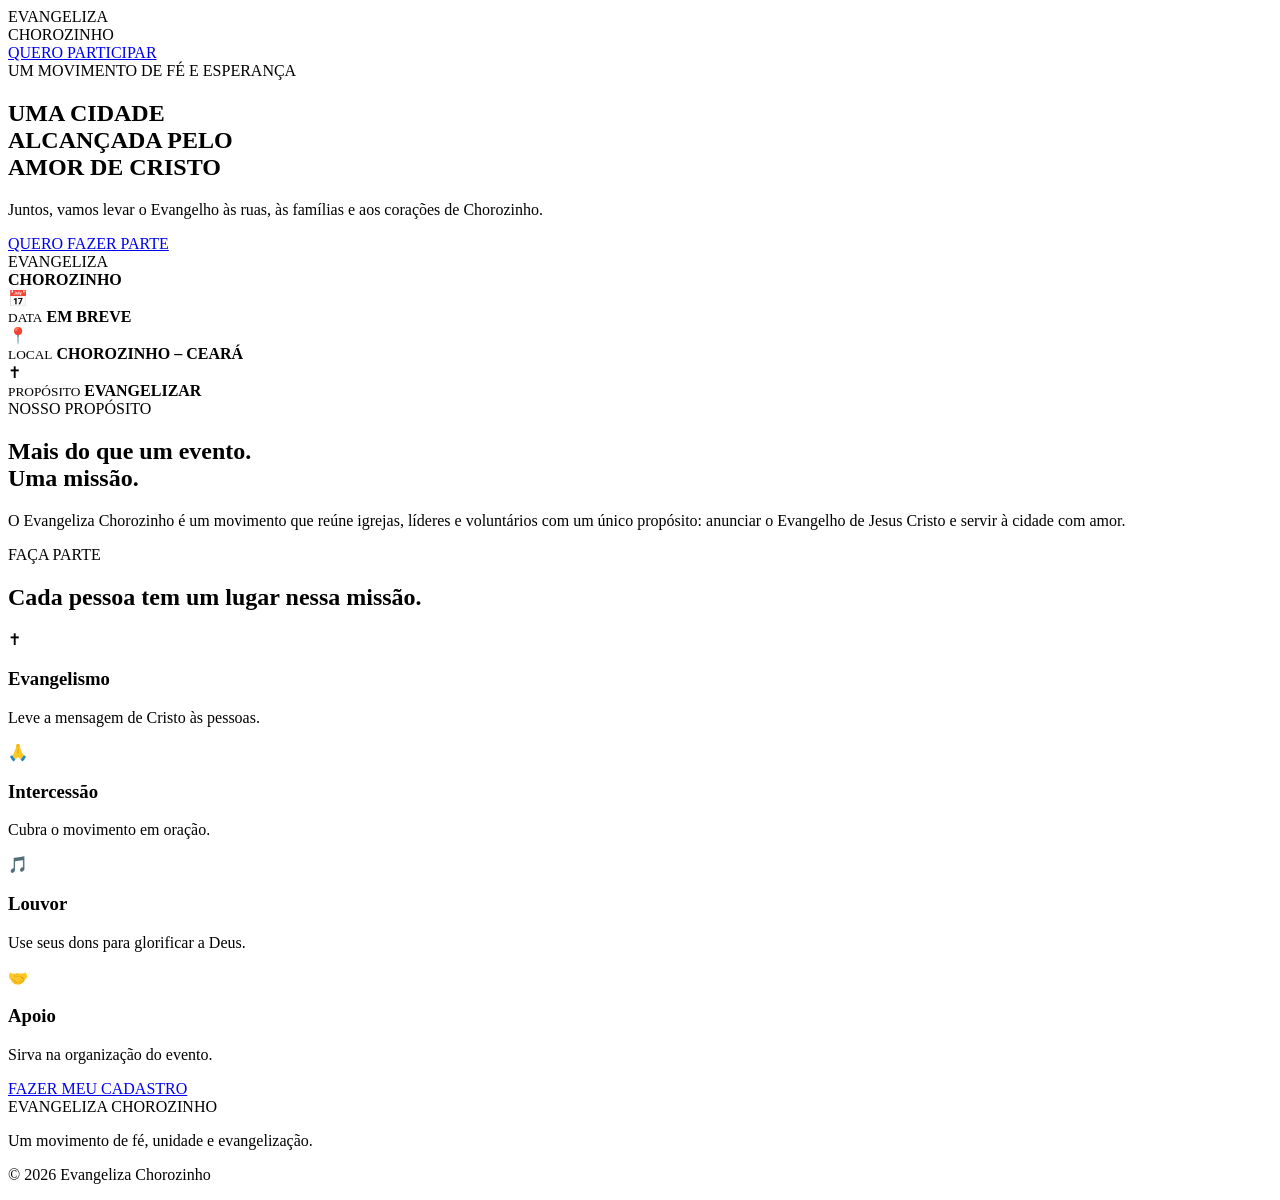
==== index.html @ 3d3e1da3 "Add main HTML structure for Evangeliza Chorozinho This HTML file serves as the main structure for th" ====
<!DOCTYPE html>
<html lang="pt-BR">
<head>
    <meta charset="UTF-8">
    <meta name="viewport" content="width=device-width, initial-scale=1.0">

    <title>Evangeliza Chorozinho</title>

    <meta name="description"
          content="Movimento de evangelização de Chorozinho - Ceará">

    <link rel="stylesheet" href="css/style.css">
</head>

<body>

    <!-- CABEÇALHO -->
    <header class="header">
        <div class="container header-content">

            <div class="logo">
                EVANGELIZA<br>
                <span>CHOROZINHO</span>
            </div>

            <a href="cadastro.html" class="btn btn-header">
                QUERO PARTICIPAR
            </a>

        </div>
    </header>


    <!-- HERO -->
    <main>

        <section class="hero">

            <div class="container hero-content">

                <div class="hero-text">

                    <span class="tag">
                        UM MOVIMENTO DE FÉ E ESPERANÇA
                    </span>

                    <h1>
                        UMA CIDADE<br>
                        ALCANÇADA PELO<br>
                        <strong>AMOR DE CRISTO</strong>
                    </h1>

                    <p>
                        Juntos, vamos levar o Evangelho às ruas,
                        às famílias e aos corações de Chorozinho.
                    </p>

                    <a href="cadastro.html" class="btn btn-main">
                        QUERO FAZER PARTE
                    </a>

                </div>


                <div class="event-card">

                    <div class="event-title">
                        EVANGELIZA<br>
                        <strong>CHOROZINHO</strong>
                    </div>

                    <div class="event-info">
                        <span>📅</span>
                        <div>
                            <small>DATA</small>
                            <strong>EM BREVE</strong>
                        </div>
                    </div>

                    <div class="event-info">
                        <span>📍</span>
                        <div>
                            <small>LOCAL</small>
                            <strong>CHOROZINHO – CEARÁ</strong>
                        </div>
                    </div>

                    <div class="event-info">
                        <span>✝</span>
                        <div>
                            <small>PROPÓSITO</small>
                            <strong>EVANGELIZAR</strong>
                        </div>
                    </div>

                </div>

            </div>

        </section>


        <!-- SOBRE -->
        <section class="about">

            <div class="container">

                <span class="section-label">
                    NOSSO PROPÓSITO
                </span>

                <h2>
                    Mais do que um evento.<br>
                    <strong>Uma missão.</strong>
                </h2>

                <p>
                    O Evangeliza Chorozinho é um movimento que reúne
                    igrejas, líderes e voluntários com um único propósito:
                    anunciar o Evangelho de Jesus Cristo e servir à cidade
                    com amor.
                </p>

            </div>

        </section>


        <!-- PARTICIPAÇÃO -->
        <section class="participate">

            <div class="container">

                <span class="section-label">
                    FAÇA PARTE
                </span>

                <h2>
                    Cada pessoa tem um lugar
                    <strong>nessa missão.</strong>
                </h2>

                <div class="areas">

                    <div class="area">
                        <div class="area-icon">✝</div>
                        <h3>Evangelismo</h3>
                        <p>
                            Leve a mensagem de Cristo
                            às pessoas.
                        </p>
                    </div>

                    <div class="area">
                        <div class="area-icon">🙏</div>
                        <h3>Intercessão</h3>
                        <p>
                            Cubra o movimento
                            em oração.
                        </p>
                    </div>

                    <div class="area">
                        <div class="area-icon">🎵</div>
                        <h3>Louvor</h3>
                        <p>
                            Use seus dons para
                            glorificar a Deus.
                        </p>
                    </div>

                    <div class="area">
                        <div class="area-icon">🤝</div>
                        <h3>Apoio</h3>
                        <p>
                            Sirva na organização
                            do evento.
                        </p>
                    </div>

                </div>

                <a href="cadastro.html" class="btn btn-main">
                    FAZER MEU CADASTRO
                </a>

            </div>

        </section>

    </main>


    <!-- RODAPÉ -->
    <footer>

        <div class="container">

            <div class="footer-logo">
                EVANGELIZA CHOROZINHO
            </div>

            <p>
                Um movimento de fé, unidade e evangelização.
            </p>

            <p class="copyright">
                © 2026 Evangeliza Chorozinho
            </p>

        </div>

    </footer>

</body>
</html>
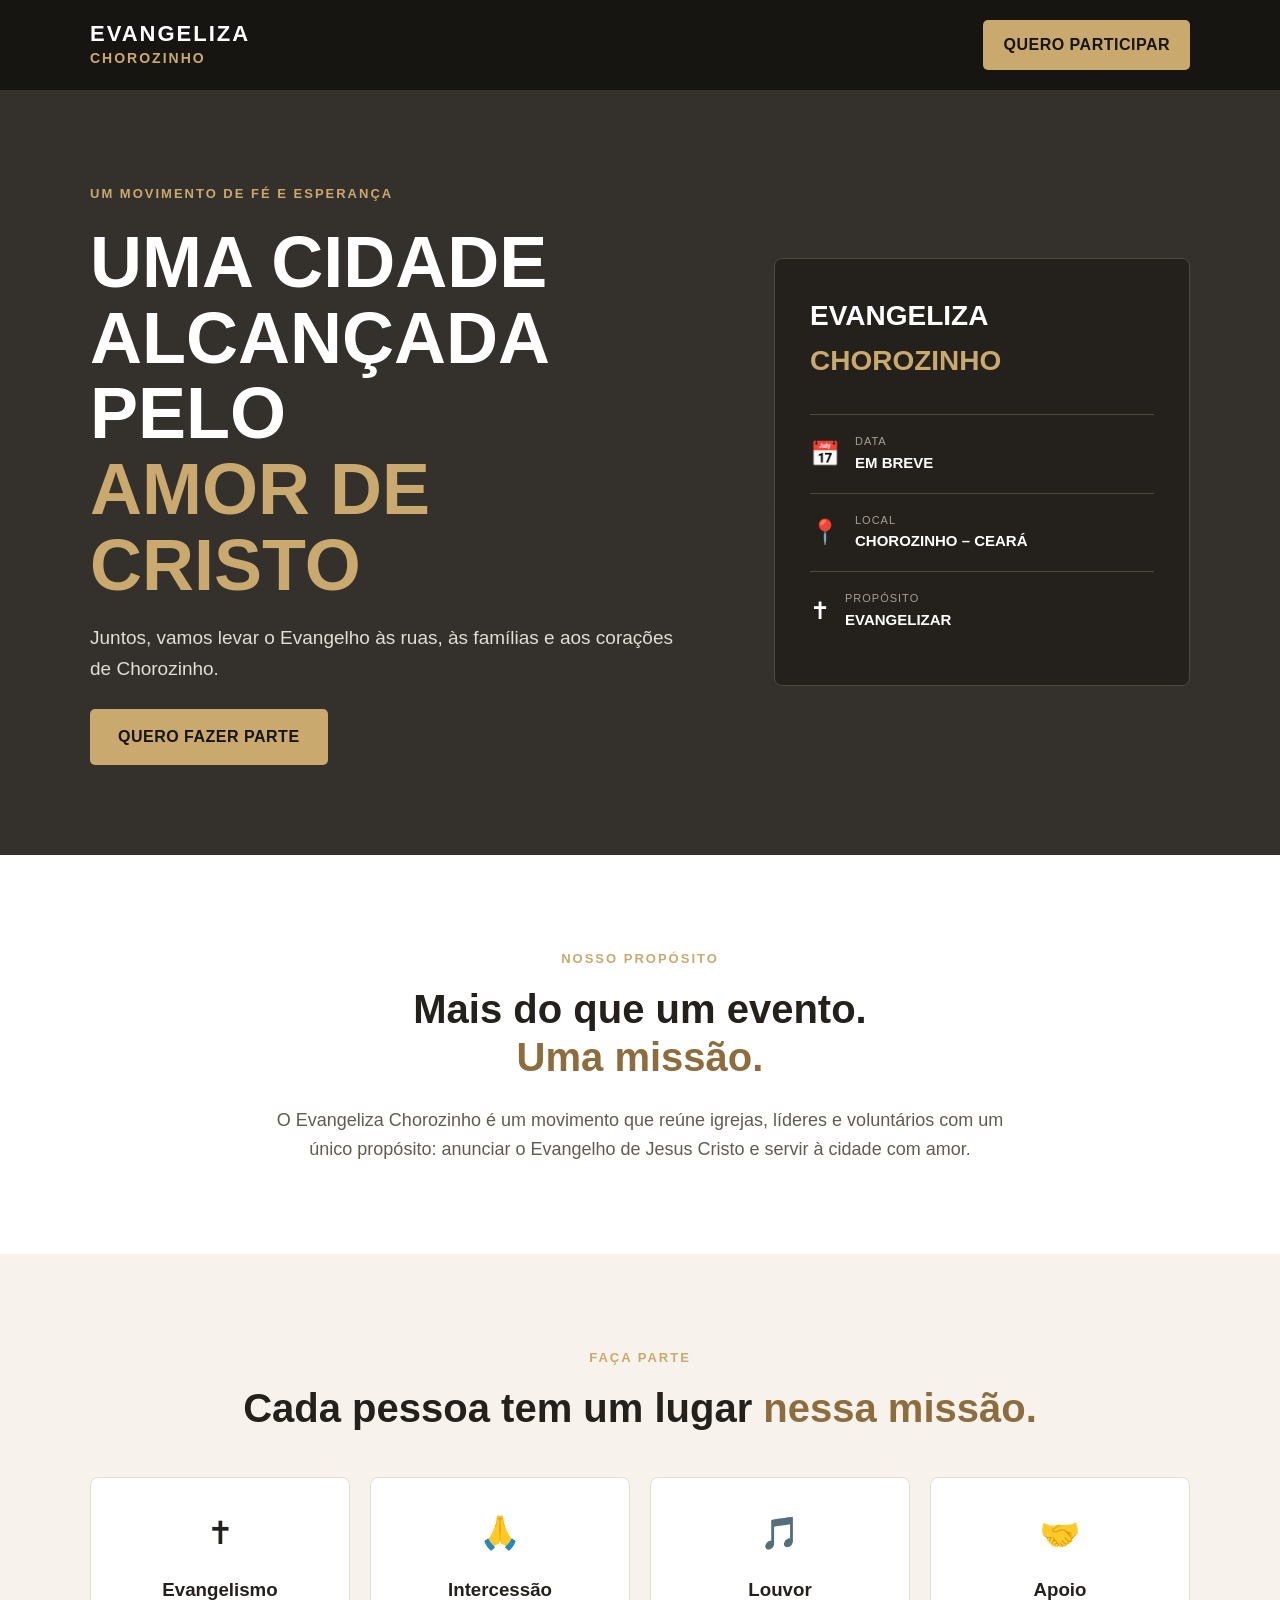
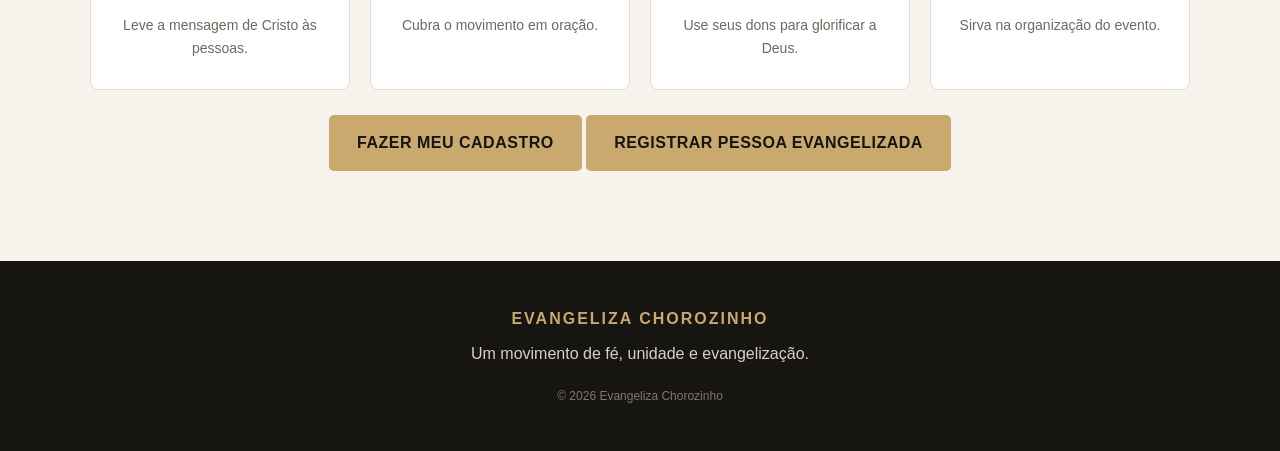
==== commit 602ed048: "Add link to register evangelized person" ====
--- a/index.html
+++ b/index.html
@@ -181,8 +181,12 @@
                 </div>
 
                 <a href="cadastro.html" class="btn btn-main">
-                    FAZER MEU CADASTRO
-                </a>
+    FAZER MEU CADASTRO
+</a>
+
+<a href="evangelizados.html" class="btn btn-main">
+    REGISTRAR PESSOA EVANGELIZADA
+</a>
 
             </div>
 
--- a/css/style.css
+++ b/css/style.css
@@ -0,0 +1,459 @@
+* {
+    margin: 0;
+    padding: 0;
+    box-sizing: border-box;
+}
+
+body {
+    font-family: Arial, Helvetica, sans-serif;
+    background: #f7f3ec;
+    color: #24201c;
+    line-height: 1.6;
+}
+
+.container {
+    width: min(1100px, 90%);
+    margin: 0 auto;
+}
+
+/* CABEÇALHO */
+
+.header {
+    background: #171512;
+    color: white;
+    padding: 20px 0;
+}
+
+.header-content {
+    display: flex;
+    justify-content: space-between;
+    align-items: center;
+    gap: 20px;
+}
+
+.logo {
+    font-size: 22px;
+    font-weight: 800;
+    line-height: 1;
+    letter-spacing: 2px;
+}
+
+.logo span {
+    color: #c9a96e;
+    font-size: 14px;
+}
+
+/* BOTÕES */
+
+.btn {
+    display: inline-block;
+    text-decoration: none;
+    font-weight: bold;
+    letter-spacing: .5px;
+    border-radius: 5px;
+    transition: .3s;
+}
+
+.btn-header {
+    background: #c9a96e;
+    color: #171512;
+    padding: 12px 20px;
+}
+
+.btn-main {
+    background: #c9a96e;
+    color: #171512;
+    padding: 15px 28px;
+    margin-top: 25px;
+}
+
+.btn:hover {
+    transform: translateY(-2px);
+    opacity: .9;
+}
+
+/* HERO */
+
+.hero {
+    background:
+        linear-gradient(
+            rgba(25, 21, 17, .88),
+            rgba(25, 21, 17, .88)
+        );
+    color: white;
+    padding: 90px 0;
+}
+
+.hero-content {
+    display: grid;
+    grid-template-columns: 1.5fr 1fr;
+    gap: 60px;
+    align-items: center;
+}
+
+.tag,
+.section-label {
+    color: #c9a96e;
+    font-size: 13px;
+    font-weight: bold;
+    letter-spacing: 2px;
+}
+
+.hero h1 {
+    font-size: clamp(42px, 6vw, 72px);
+    line-height: 1.05;
+    margin: 20px 0;
+}
+
+.hero h1 strong {
+    color: #c9a96e;
+}
+
+.hero p {
+    max-width: 600px;
+    font-size: 19px;
+    color: #e2ddd5;
+}
+
+/* CARD DO EVENTO */
+
+.event-card {
+    background: #24201c;
+    border: 1px solid #51483e;
+    padding: 35px;
+    border-radius: 8px;
+}
+
+.event-title {
+    font-size: 28px;
+    font-weight: bold;
+    margin-bottom: 30px;
+}
+
+.event-title strong {
+    color: #c9a96e;
+}
+
+.event-info {
+    display: flex;
+    align-items: center;
+    gap: 15px;
+    border-top: 1px solid #51483e;
+    padding: 18px 0;
+}
+
+.event-info span {
+    font-size: 24px;
+}
+
+.event-info small {
+    display: block;
+    color: #a99f92;
+    font-size: 11px;
+    letter-spacing: 1px;
+}
+
+.event-info strong {
+    display: block;
+    font-size: 15px;
+}
+
+/* SOBRE */
+
+.about {
+    background: #fff;
+    text-align: center;
+    padding: 90px 0;
+}
+
+.about h2,
+.participate h2 {
+    font-size: 40px;
+    line-height: 1.2;
+    margin: 15px 0 25px;
+}
+
+.about h2 strong,
+.participate h2 strong {
+    color: #8d6d3e;
+}
+
+.about p {
+    max-width: 750px;
+    margin: auto;
+    font-size: 18px;
+    color: #625b53;
+}
+
+/* PARTICIPAÇÃO */
+
+.participate {
+    text-align: center;
+    padding: 90px 0;
+}
+
+.areas {
+    display: grid;
+    grid-template-columns: repeat(4, 1fr);
+    gap: 20px;
+    margin-top: 45px;
+}
+
+.area {
+    background: white;
+    padding: 30px 20px;
+    border-radius: 8px;
+    border: 1px solid #e2ddd5;
+}
+
+.area-icon {
+    font-size: 32px;
+    margin-bottom: 15px;
+}
+
+.area h3 {
+    margin-bottom: 10px;
+}
+
+.area p {
+    color: #70685f;
+    font-size: 14px;
+}
+
+/* RODAPÉ */
+
+footer {
+    background: #171512;
+    color: #d8d0c5;
+    text-align: center;
+    padding: 45px 0;
+}
+
+.footer-logo {
+    color: #c9a96e;
+    font-weight: bold;
+    letter-spacing: 2px;
+    margin-bottom: 10px;
+}
+
+.copyright {
+    margin-top: 20px;
+    font-size: 12px;
+    color: #81786e;
+}
+
+/* CELULAR */
+
+@media (max-width: 800px) {
+
+    .hero-content {
+        grid-template-columns: 1fr;
+    }
+
+    .areas {
+        grid-template-columns: 1fr 1fr;
+    }
+
+    .header-content {
+        flex-direction: column;
+    }
+
+}
+
+@media (max-width: 500px) {
+
+    .hero {
+        padding: 60px 0;
+    }
+
+    .hero h1 {
+        font-size: 42px;
+    }
+
+    .about h2,
+    .participate h2 {
+        font-size: 32px;
+    }
+
+    .areas {
+        grid-template-columns: 1fr;
+    }
+
+}
+
+/* =====================================================
+   PÁGINA DE CADASTRO
+   ===================================================== */
+
+.formulario {
+    max-width: 760px;
+    margin: 45px auto 0;
+    background: #ffffff;
+    padding: 45px;
+    border-radius: 14px;
+    border: 1px solid #e5dfd5;
+    box-shadow: 0 12px 35px rgba(0, 0, 0, 0.08);
+    text-align: left;
+}
+
+.form-titulo {
+    font-size: 22px !important;
+    color: #24201c;
+    margin: 35px 0 22px !important;
+    padding-bottom: 10px;
+    border-bottom: 2px solid #c9a96e;
+}
+
+.form-titulo:first-child {
+    margin-top: 0 !important;
+}
+
+.campo {
+    margin-bottom: 22px;
+}
+
+.campo label {
+    display: block;
+    margin-bottom: 8px;
+    font-size: 14px;
+    font-weight: 700;
+    color: #302b26;
+}
+
+.campo input,
+.campo select,
+.campo textarea {
+    width: 100%;
+    padding: 14px 16px;
+    border: 1px solid #d8d0c5;
+    border-radius: 7px;
+    background: #faf9f7;
+    color: #24201c;
+    font-family: Arial, Helvetica, sans-serif;
+    font-size: 15px;
+    outline: none;
+    transition: border-color 0.2s, box-shadow 0.2s, background 0.2s;
+}
+
+.campo input,
+.campo select {
+    height: 50px;
+}
+
+.campo textarea {
+    min-height: 120px;
+    resize: vertical;
+}
+
+.campo input::placeholder,
+.campo textarea::placeholder {
+    color: #9b938a;
+}
+
+.campo input:focus,
+.campo select:focus,
+.campo textarea:focus {
+    border-color: #c9a96e;
+    background: #ffffff;
+    box-shadow: 0 0 0 3px rgba(201, 169, 110, 0.15);
+}
+
+.formulario .btn-main {
+    width: 100%;
+    border: none;
+    cursor: pointer;
+    font-size: 15px;
+    padding: 17px 25px;
+    margin-top: 15px;
+}
+
+
+/* TÍTULO DA PÁGINA */
+
+.about h1 {
+    font-size: clamp(36px, 5vw, 52px);
+    line-height: 1.1;
+    margin: 15px 0 20px;
+}
+
+.about h1 strong {
+    color: #8d6d3e;
+}
+
+
+/* RESPONSIVO */
+
+@media (max-width: 600px) {
+
+    .formulario {
+        padding: 28px 20px;
+        margin-top: 30px;
+    }
+
+    .form-titulo {
+        font-size: 20px !important;
+    }
+
+    .about h1 {
+        font-size: 34px;
+    }
+
+}
+
+/* =====================================================
+   PÁGINA DE CONFIRMAÇÃO
+   ===================================================== */
+
+.confirmacao {
+    max-width: 650px;
+    margin: 45px auto 0;
+    background: #ffffff;
+    padding: 45px;
+    border-radius: 14px;
+    border: 1px solid #e5dfd5;
+    box-shadow: 0 12px 35px rgba(0, 0, 0, 0.08);
+}
+
+.confirmacao-icone {
+    width: 70px;
+    height: 70px;
+    margin: 0 auto 25px;
+    border-radius: 50%;
+    background: #c9a96e;
+    color: #171512;
+
+    display: flex;
+    align-items: center;
+    justify-content: center;
+
+    font-size: 38px;
+    font-weight: bold;
+}
+
+.confirmacao h2 {
+    font-size: 28px;
+    margin-bottom: 15px;
+}
+
+.confirmacao p {
+    max-width: 500px;
+    margin: 0 auto;
+    color: #625b53;
+}
+
+.confirmacao .btn {
+    margin-top: 30px;
+}
+
+
+@media (max-width: 600px) {
+
+    .confirmacao {
+        padding: 30px 20px;
+    }
+
+    .confirmacao h2 {
+        font-size: 24px;
+    }
+
+}
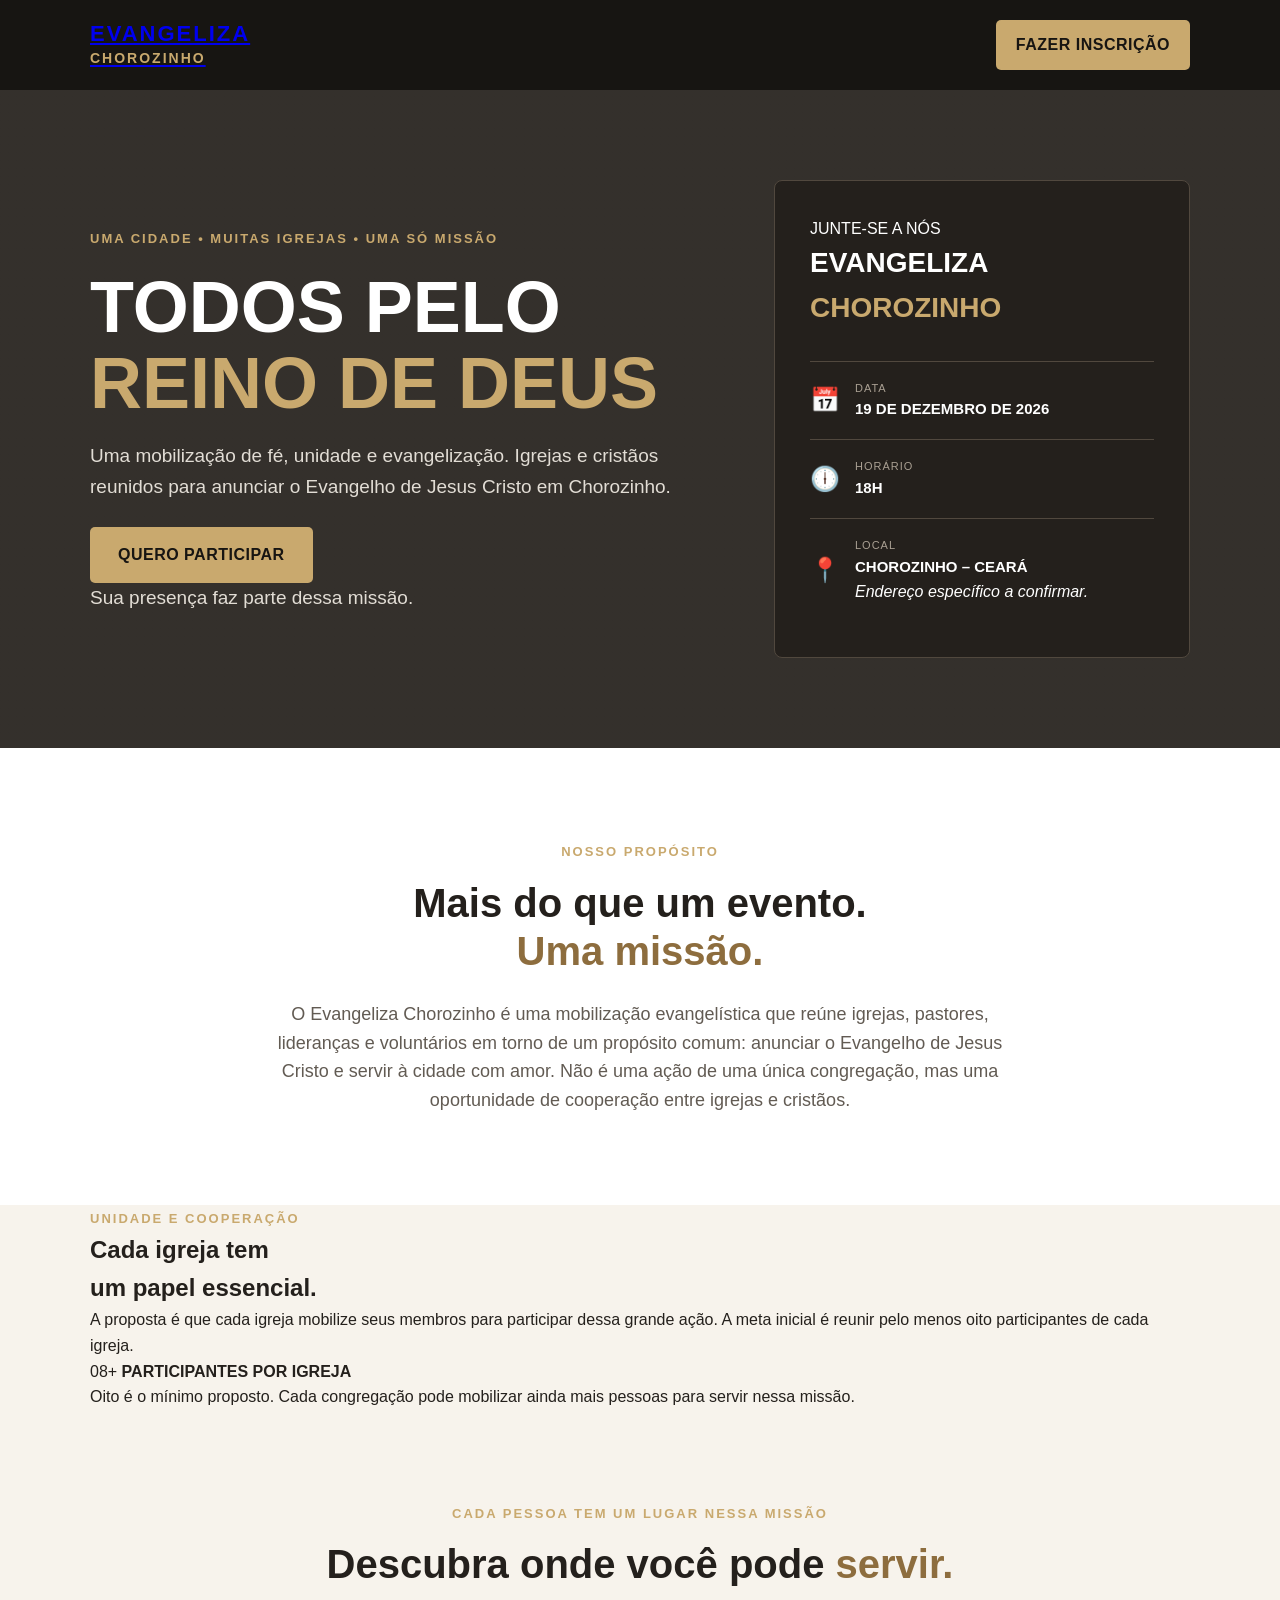
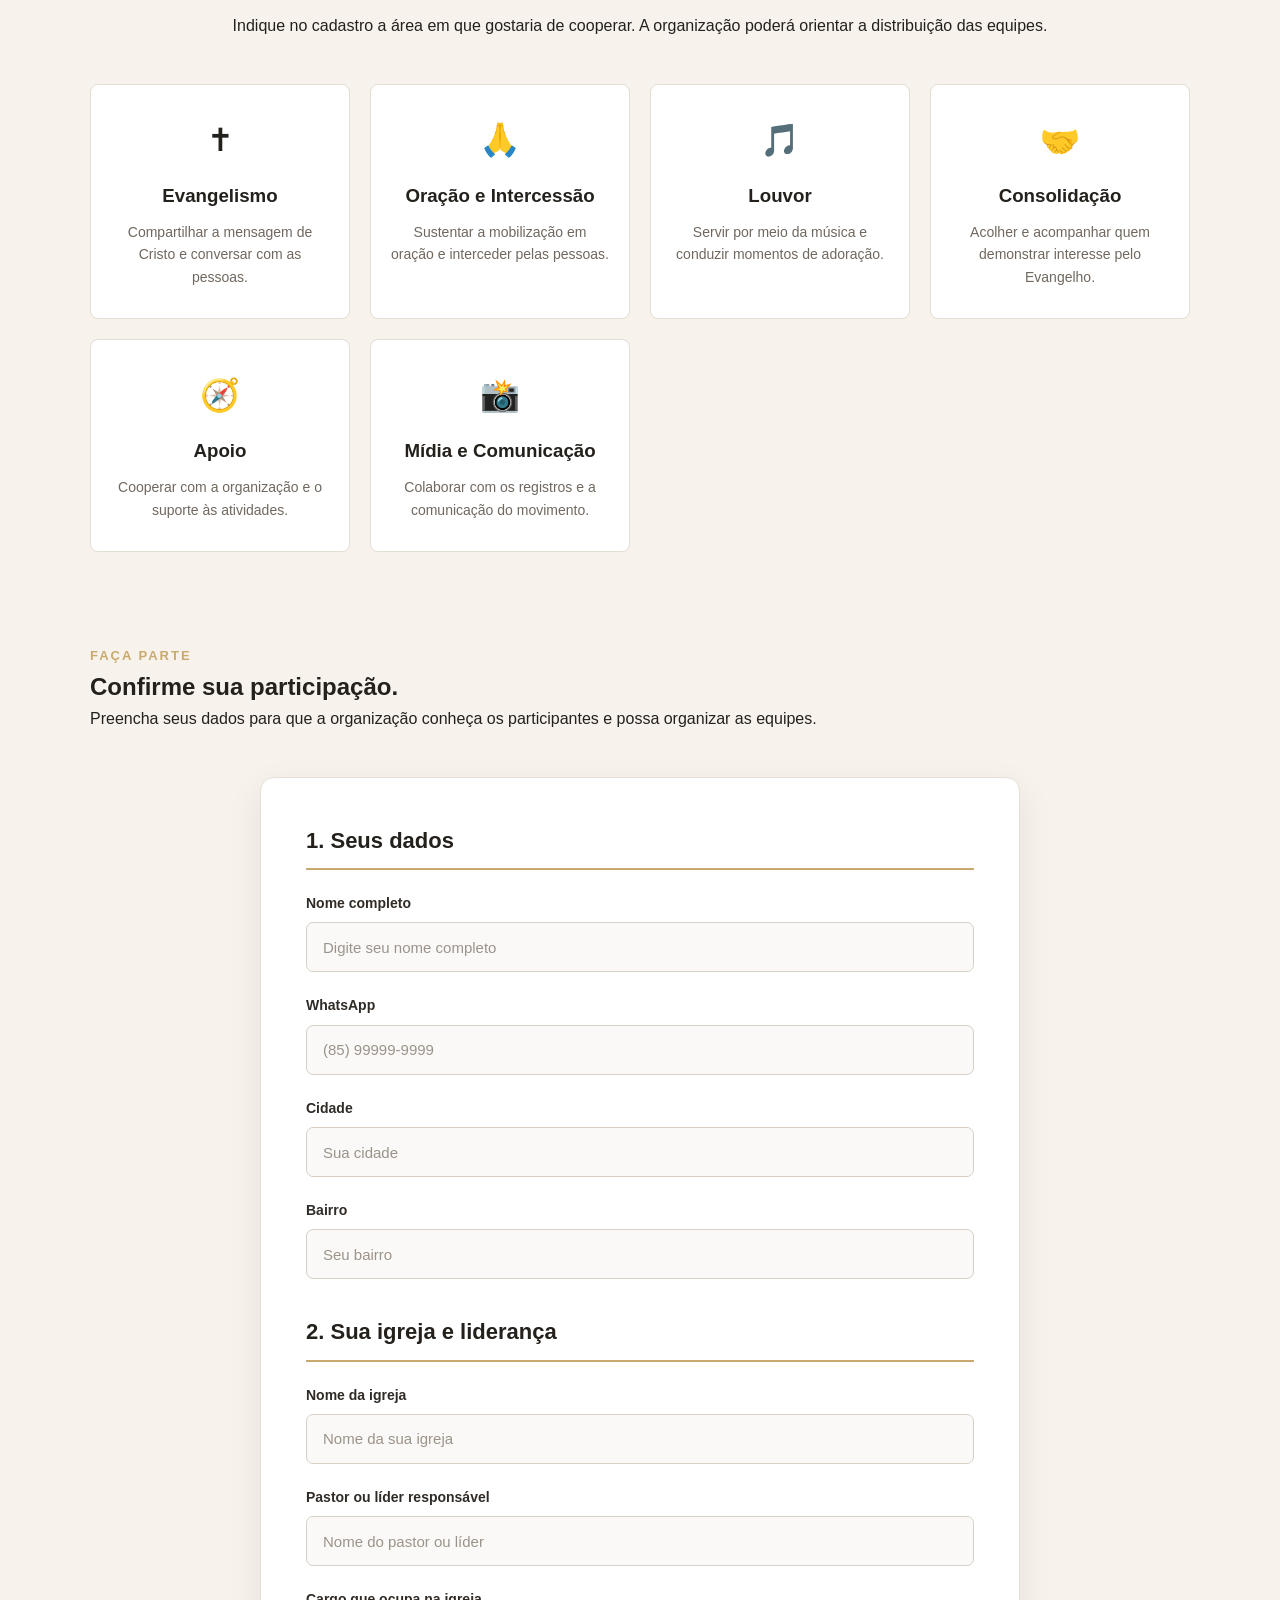
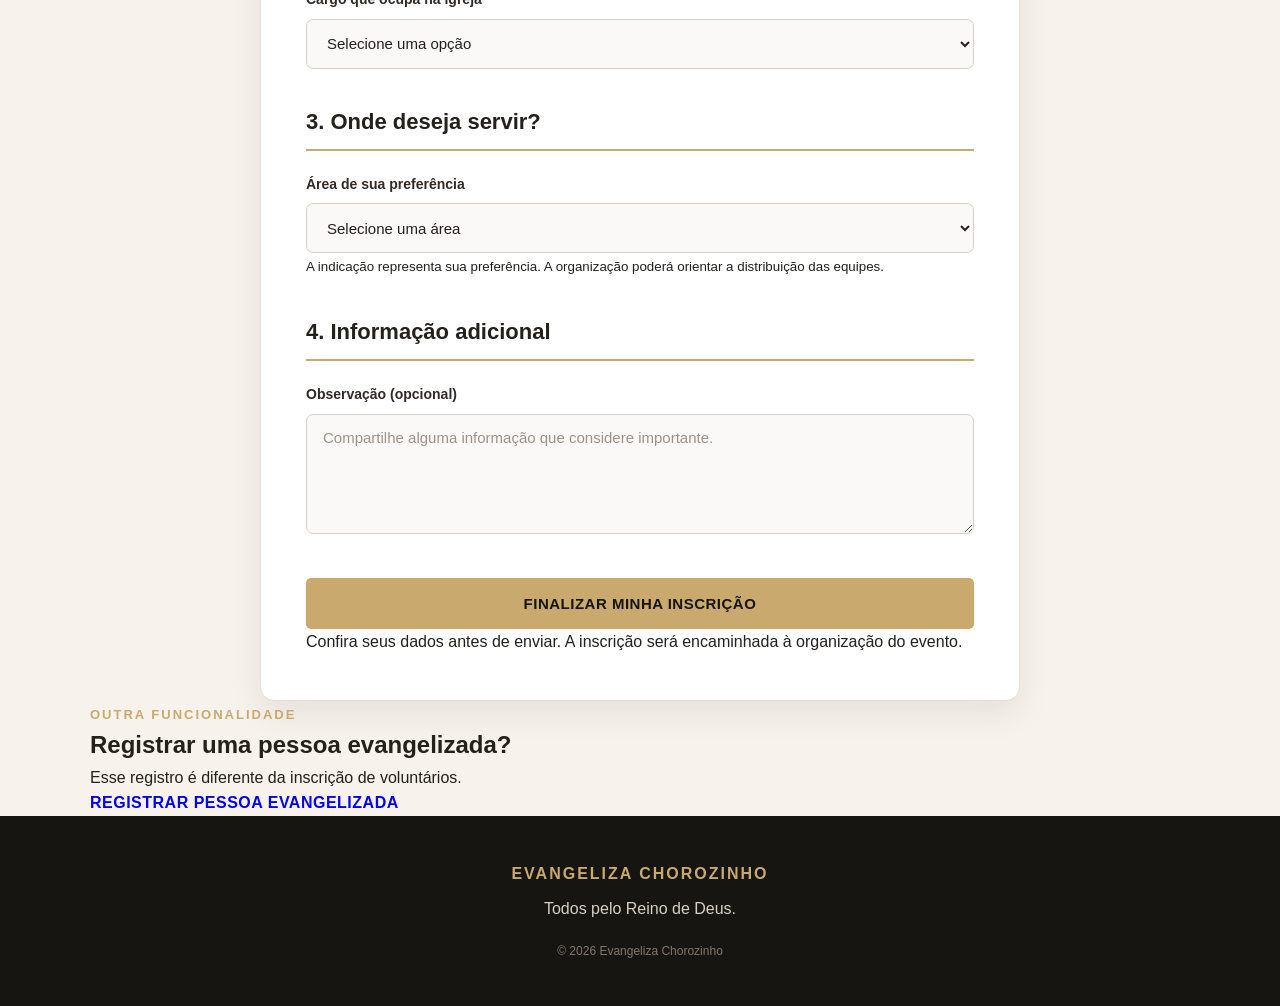
==== commit 5e764e9f: "Add files via upload" ====
--- a/index.html
+++ b/index.html
@@ -3,218 +3,154 @@
 <head>
     <meta charset="UTF-8">
     <meta name="viewport" content="width=device-width, initial-scale=1.0">
-
-    <title>Evangeliza Chorozinho</title>
-
-    <meta name="description"
-          content="Movimento de evangelização de Chorozinho - Ceará">
-
+    <meta name="theme-color" content="#171512">
+    <title>Evangeliza Chorozinho | Todos pelo Reino de Deus</title>
+    <meta name="description" content="Participe do Evangeliza Chorozinho. Uma mobilização de igrejas e cristãos para anunciar o Evangelho. 19 de dezembro de 2026, às 18h.">
     <link rel="stylesheet" href="css/style.css">
 </head>
+<body>
+<header class="header">
+    <div class="container header-content">
+        <a class="logo" href="#inicio">EVANGELIZA<br><span>CHOROZINHO</span></a>
+        <a href="#inscricao" class="btn btn-header">FAZER INSCRIÇÃO</a>
+    </div>
+</header>
 
-<body>
+<main>
+    <section class="hero" id="inicio">
+        <div class="container hero-content">
+            <div class="hero-text">
+                <span class="tag">UMA CIDADE • MUITAS IGREJAS • UMA SÓ MISSÃO</span>
+                <h1>TODOS PELO<br><strong>REINO DE DEUS</strong></h1>
+                <p>Uma mobilização de fé, unidade e evangelização. Igrejas e cristãos reunidos para anunciar o Evangelho de Jesus Cristo em Chorozinho.</p>
+                <a href="#inscricao" class="btn btn-main">QUERO PARTICIPAR</a>
+                <p class="hero-caption">Sua presença faz parte dessa missão.</p>
+            </div>
+            <aside class="event-card">
+                <div class="event-kicker">JUNTE-SE A NÓS</div>
+                <div class="event-title">EVANGELIZA<br><strong>CHOROZINHO</strong></div>
+                <div class="event-info"><span>📅</span><div><small>DATA</small><strong>19 DE DEZEMBRO DE 2026</strong></div></div>
+                <div class="event-info"><span>🕕</span><div><small>HORÁRIO</small><strong>18H</strong></div></div>
+                <div class="event-info"><span>📍</span><div><small>LOCAL</small><strong>CHOROZINHO – CEARÁ</strong><em>Endereço específico a confirmar.</em></div></div>
+            </aside>
+        </div>
+    </section>
 
-    <!-- CABEÇALHO -->
-    <header class="header">
-        <div class="container header-content">
+    <section class="about section-pad">
+        <div class="container narrow">
+            <span class="section-label">NOSSO PROPÓSITO</span>
+            <h2>Mais do que um evento.<br><strong>Uma missão.</strong></h2>
+            <p>O Evangeliza Chorozinho é uma mobilização evangelística que reúne igrejas, pastores, lideranças e voluntários em torno de um propósito comum: anunciar o Evangelho de Jesus Cristo e servir à cidade com amor. Não é uma ação de uma única congregação, mas uma oportunidade de cooperação entre igrejas e cristãos.</p>
+        </div>
+    </section>
 
-            <div class="logo">
-                EVANGELIZA<br>
-                <span>CHOROZINHO</span>
+    <section class="mobilizacao section-pad">
+        <div class="container mobilizacao-grid">
+            <div>
+                <span class="section-label">UNIDADE E COOPERAÇÃO</span>
+                <h2>Cada igreja tem<br>um papel <strong>essencial.</strong></h2>
+                <p>A proposta é que cada igreja mobilize seus membros para participar dessa grande ação. A meta inicial é reunir pelo menos oito participantes de cada igreja.</p>
+            </div>
+            <div class="meta-card">
+                <span class="meta-number">08+</span>
+                <strong>PARTICIPANTES POR IGREJA</strong>
+                <p>Oito é o mínimo proposto. Cada congregação pode mobilizar ainda mais pessoas para servir nessa missão.</p>
+            </div>
+        </div>
+    </section>
+
+    <section class="participate section-pad">
+        <div class="container">
+            <span class="section-label">CADA PESSOA TEM UM LUGAR NESSA MISSÃO</span>
+            <h2>Descubra onde você pode <strong>servir.</strong></h2>
+            <p class="section-intro">Indique no cadastro a área em que gostaria de cooperar. A organização poderá orientar a distribuição das equipes.</p>
+            <div class="areas">
+                <article class="area"><div class="area-icon">✝</div><h3>Evangelismo</h3><p>Compartilhar a mensagem de Cristo e conversar com as pessoas.</p></article>
+                <article class="area"><div class="area-icon">🙏</div><h3>Oração e Intercessão</h3><p>Sustentar a mobilização em oração e interceder pelas pessoas.</p></article>
+                <article class="area"><div class="area-icon">🎵</div><h3>Louvor</h3><p>Servir por meio da música e conduzir momentos de adoração.</p></article>
+                <article class="area"><div class="area-icon">🤝</div><h3>Consolidação</h3><p>Acolher e acompanhar quem demonstrar interesse pelo Evangelho.</p></article>
+                <article class="area"><div class="area-icon">🧭</div><h3>Apoio</h3><p>Cooperar com a organização e o suporte às atividades.</p></article>
+                <article class="area"><div class="area-icon">📸</div><h3>Mídia e Comunicação</h3><p>Colaborar com os registros e a comunicação do movimento.</p></article>
+            </div>
+        </div>
+    </section>
+
+    <section class="registration section-pad" id="inscricao">
+        <div class="container">
+            <div class="registration-heading">
+                <span class="section-label">FAÇA PARTE</span>
+                <h2>Confirme sua <strong>participação.</strong></h2>
+                <p>Preencha seus dados para que a organização conheça os participantes e possa organizar as equipes.</p>
             </div>
 
-            <a href="cadastro.html" class="btn btn-header">
-                QUERO PARTICIPAR
-            </a>
-
-        </div>
-    </header>
-
-
-    <!-- HERO -->
-    <main>
-
-        <section class="hero">
-
-            <div class="container hero-content">
-
-                <div class="hero-text">
-
-                    <span class="tag">
-                        UM MOVIMENTO DE FÉ E ESPERANÇA
-                    </span>
-
-                    <h1>
-                        UMA CIDADE<br>
-                        ALCANÇADA PELO<br>
-                        <strong>AMOR DE CRISTO</strong>
-                    </h1>
-
-                    <p>
-                        Juntos, vamos levar o Evangelho às ruas,
-                        às famílias e aos corações de Chorozinho.
-                    </p>
-
-                    <a href="cadastro.html" class="btn btn-main">
-                        QUERO FAZER PARTE
-                    </a>
-
+            <form id="formCadastro" class="formulario">
+                <h3 class="form-titulo">1. Seus dados</h3>
+                <div class="form-grid">
+                    <div class="campo campo-full"><label for="nome">Nome completo</label><input type="text" id="nome" name="nome" required autocomplete="name" placeholder="Digite seu nome completo"></div>
+                    <div class="campo"><label for="whatsapp">WhatsApp</label><input type="tel" id="whatsapp" name="whatsapp" required autocomplete="tel" placeholder="(85) 99999-9999"></div>
+                    <div class="campo"><label for="cidade">Cidade</label><input type="text" id="cidade" name="cidade" required placeholder="Sua cidade"></div>
+                    <div class="campo"><label for="bairro">Bairro</label><input type="text" id="bairro" name="bairro" required placeholder="Seu bairro"></div>
                 </div>
 
-
-                <div class="event-card">
-
-                    <div class="event-title">
-                        EVANGELIZA<br>
-                        <strong>CHOROZINHO</strong>
+                <h3 class="form-titulo">2. Sua igreja e liderança</h3>
+                <div class="form-grid">
+                    <div class="campo campo-full"><label for="igreja">Nome da igreja</label><input type="text" id="igreja" name="igreja" required placeholder="Nome da sua igreja"></div>
+                    <div class="campo campo-full"><label for="lider">Pastor ou líder responsável</label><input type="text" id="lider" name="lider" required placeholder="Nome do pastor ou líder"></div>
+                    <div class="campo campo-full">
+                        <label for="cargo">Cargo que ocupa na igreja</label>
+                        <select id="cargo" name="cargo" required>
+                            <option value="">Selecione uma opção</option>
+                            <option value="Membro(a)">Membro(a)</option>
+                            <option value="Cooperador(a)">Cooperador(a)</option>
+                            <option value="Obreiro(a)">Obreiro(a)</option>
+                            <option value="Diácono/Diaconisa">Diácono/Diaconisa</option>
+                            <option value="Presbítero(a)">Presbítero(a)</option>
+                            <option value="Evangelista">Evangelista</option>
+                            <option value="Pastor(a)">Pastor(a)</option>
+                            <option value="Outro">Outro</option>
+                        </select>
                     </div>
-
-                    <div class="event-info">
-                        <span>📅</span>
-                        <div>
-                            <small>DATA</small>
-                            <strong>EM BREVE</strong>
-                        </div>
-                    </div>
-
-                    <div class="event-info">
-                        <span>📍</span>
-                        <div>
-                            <small>LOCAL</small>
-                            <strong>CHOROZINHO – CEARÁ</strong>
-                        </div>
-                    </div>
-
-                    <div class="event-info">
-                        <span>✝</span>
-                        <div>
-                            <small>PROPÓSITO</small>
-                            <strong>EVANGELIZAR</strong>
-                        </div>
-                    </div>
-
                 </div>
 
-            </div>
-
-        </section>
-
-
-        <!-- SOBRE -->
-        <section class="about">
-
-            <div class="container">
-
-                <span class="section-label">
-                    NOSSO PROPÓSITO
-                </span>
-
-                <h2>
-                    Mais do que um evento.<br>
-                    <strong>Uma missão.</strong>
-                </h2>
-
-                <p>
-                    O Evangeliza Chorozinho é um movimento que reúne
-                    igrejas, líderes e voluntários com um único propósito:
-                    anunciar o Evangelho de Jesus Cristo e servir à cidade
-                    com amor.
-                </p>
-
-            </div>
-
-        </section>
-
-
-        <!-- PARTICIPAÇÃO -->
-        <section class="participate">
-
-            <div class="container">
-
-                <span class="section-label">
-                    FAÇA PARTE
-                </span>
-
-                <h2>
-                    Cada pessoa tem um lugar
-                    <strong>nessa missão.</strong>
-                </h2>
-
-                <div class="areas">
-
-                    <div class="area">
-                        <div class="area-icon">✝</div>
-                        <h3>Evangelismo</h3>
-                        <p>
-                            Leve a mensagem de Cristo
-                            às pessoas.
-                        </p>
-                    </div>
-
-                    <div class="area">
-                        <div class="area-icon">🙏</div>
-                        <h3>Intercessão</h3>
-                        <p>
-                            Cubra o movimento
-                            em oração.
-                        </p>
-                    </div>
-
-                    <div class="area">
-                        <div class="area-icon">🎵</div>
-                        <h3>Louvor</h3>
-                        <p>
-                            Use seus dons para
-                            glorificar a Deus.
-                        </p>
-                    </div>
-
-                    <div class="area">
-                        <div class="area-icon">🤝</div>
-                        <h3>Apoio</h3>
-                        <p>
-                            Sirva na organização
-                            do evento.
-                        </p>
-                    </div>
-
+                <h3 class="form-titulo">3. Onde deseja servir?</h3>
+                <div class="campo">
+                    <label for="area">Área de sua preferência</label>
+                    <select id="area" name="area" required>
+                        <option value="">Selecione uma área</option>
+                        <option value="Evangelismo">Evangelismo</option>
+                        <option value="Oração e Intercessão">Oração e Intercessão</option>
+                        <option value="Louvor">Louvor</option>
+                        <option value="Consolidação">Consolidação</option>
+                        <option value="Apoio">Apoio</option>
+                        <option value="Mídia e Comunicação">Mídia e Comunicação</option>
+                    </select>
+                    <small class="field-hint">A indicação representa sua preferência. A organização poderá orientar a distribuição das equipes.</small>
                 </div>
 
-                <a href="cadastro.html" class="btn btn-main">
-    FAZER MEU CADASTRO
-</a>
+                <h3 class="form-titulo">4. Informação adicional</h3>
+                <div class="campo"><label for="observacao">Observação (opcional)</label><textarea id="observacao" name="observacao" rows="4" placeholder="Compartilhe alguma informação que considere importante."></textarea></div>
 
-<a href="evangelizados.html" class="btn btn-main">
-    REGISTRAR PESSOA EVANGELIZADA
-</a>
+                <button type="submit" class="btn btn-main btn-submit">FINALIZAR MINHA INSCRIÇÃO</button>
+                <p class="form-privacy">Confira seus dados antes de enviar. A inscrição será encaminhada à organização do evento.</p>
+            </form>
+        </div>
+    </section>
 
-            </div>
+    <section class="evangelizados-cta">
+        <div class="container evangelizados-content">
+            <div><span class="section-label">OUTRA FUNCIONALIDADE</span><h2>Registrar uma pessoa evangelizada?</h2><p>Esse registro é diferente da inscrição de voluntários.</p></div>
+            <a href="evangelizados.html" class="btn btn-light">REGISTRAR PESSOA EVANGELIZADA</a>
+        </div>
+    </section>
+</main>
 
-        </section>
-
-    </main>
-
-
-    <!-- RODAPÉ -->
-    <footer>
-
-        <div class="container">
-
-            <div class="footer-logo">
-                EVANGELIZA CHOROZINHO
-            </div>
-
-            <p>
-                Um movimento de fé, unidade e evangelização.
-            </p>
-
-            <p class="copyright">
-                © 2026 Evangeliza Chorozinho
-            </p>
-
-        </div>
-
-    </footer>
-
+<footer>
+    <div class="container">
+        <div class="footer-logo">EVANGELIZA CHOROZINHO</div>
+        <p>Todos pelo Reino de Deus.</p>
+        <p class="copyright">© 2026 Evangeliza Chorozinho</p>
+    </div>
+</footer>
+<script src="js/cadastro.js"></script>
 </body>
 </html>
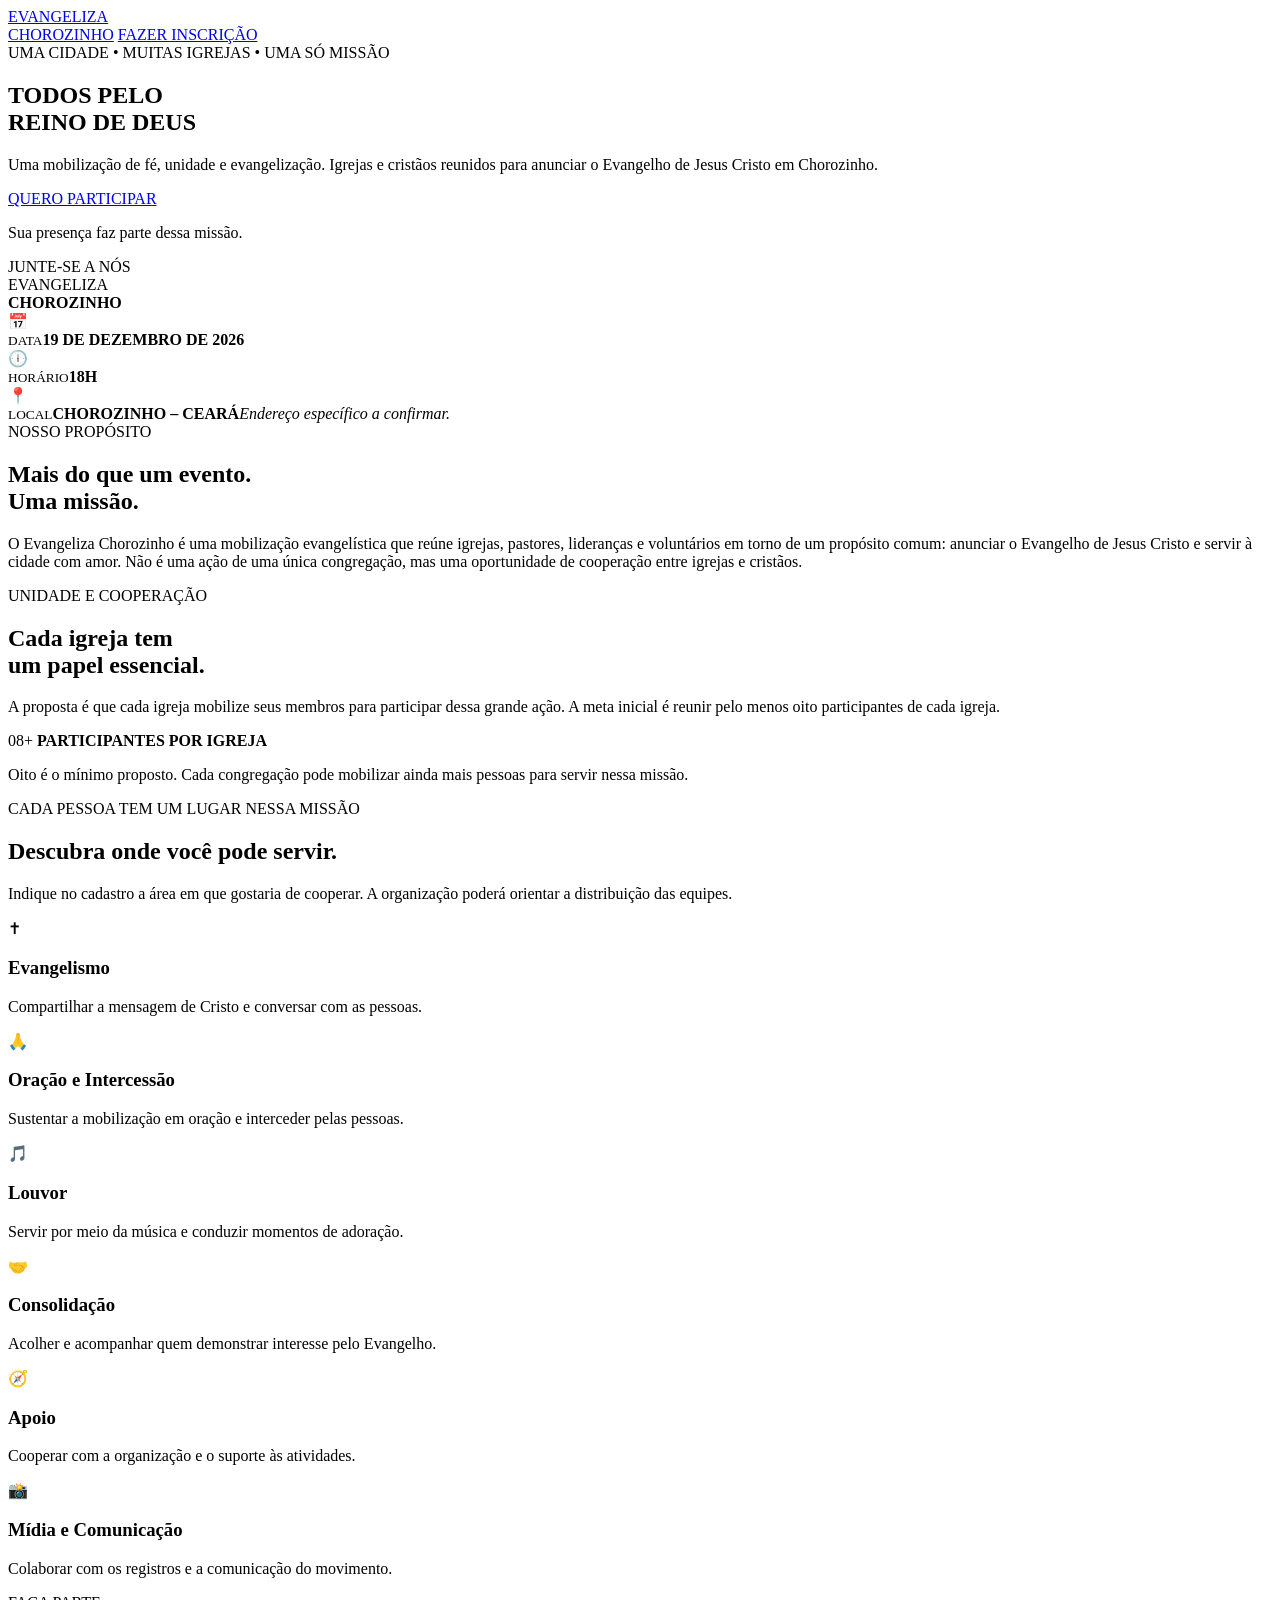
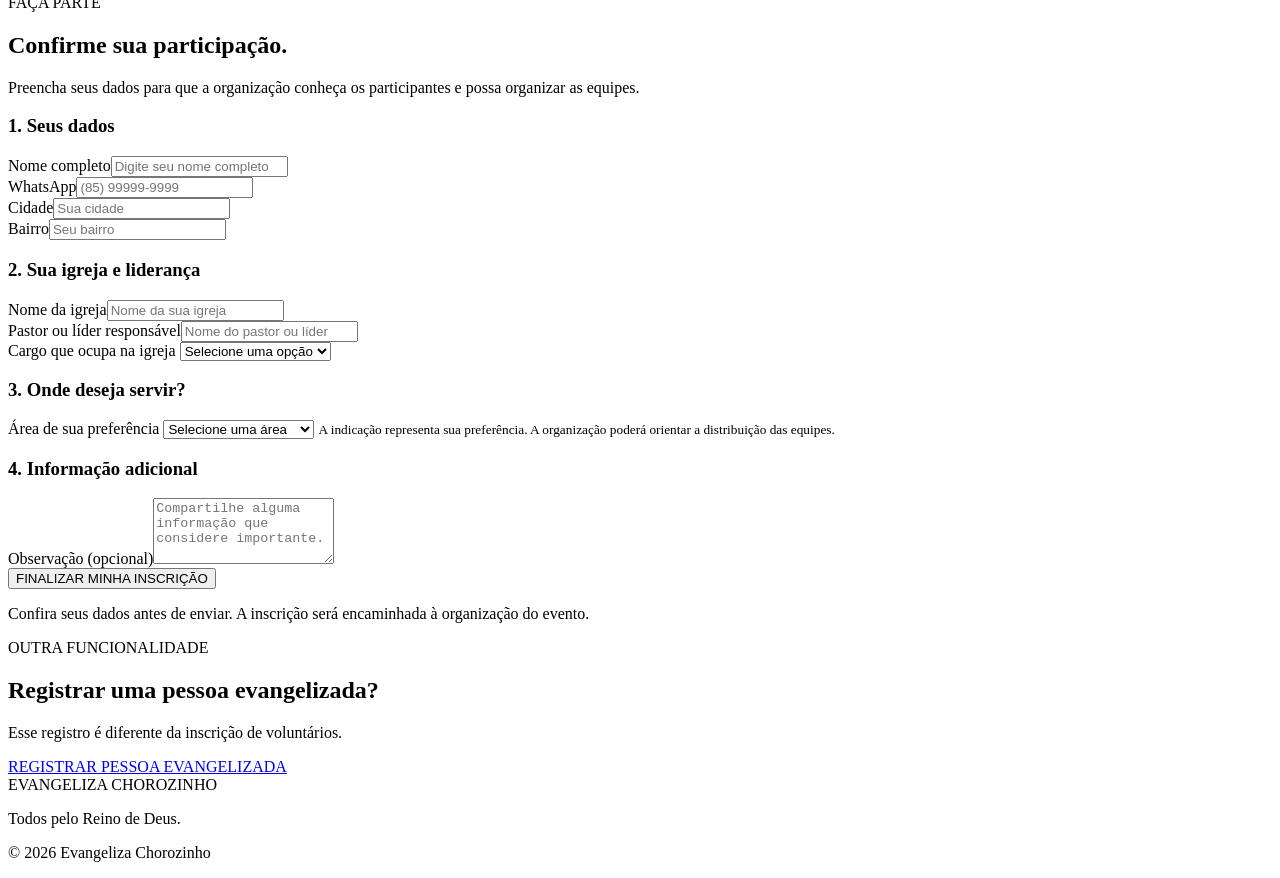
==== commit b535757a: "Fix stylesheet link path in index.html" ====
--- a/index.html
+++ b/index.html
@@ -6,7 +6,7 @@
     <meta name="theme-color" content="#171512">
     <title>Evangeliza Chorozinho | Todos pelo Reino de Deus</title>
     <meta name="description" content="Participe do Evangeliza Chorozinho. Uma mobilização de igrejas e cristãos para anunciar o Evangelho. 19 de dezembro de 2026, às 18h.">
-    <link rel="stylesheet" href="css/style.css">
+<link rel="stylesheet" href="./css/style.css">
 </head>
 <body>
 <header class="header">
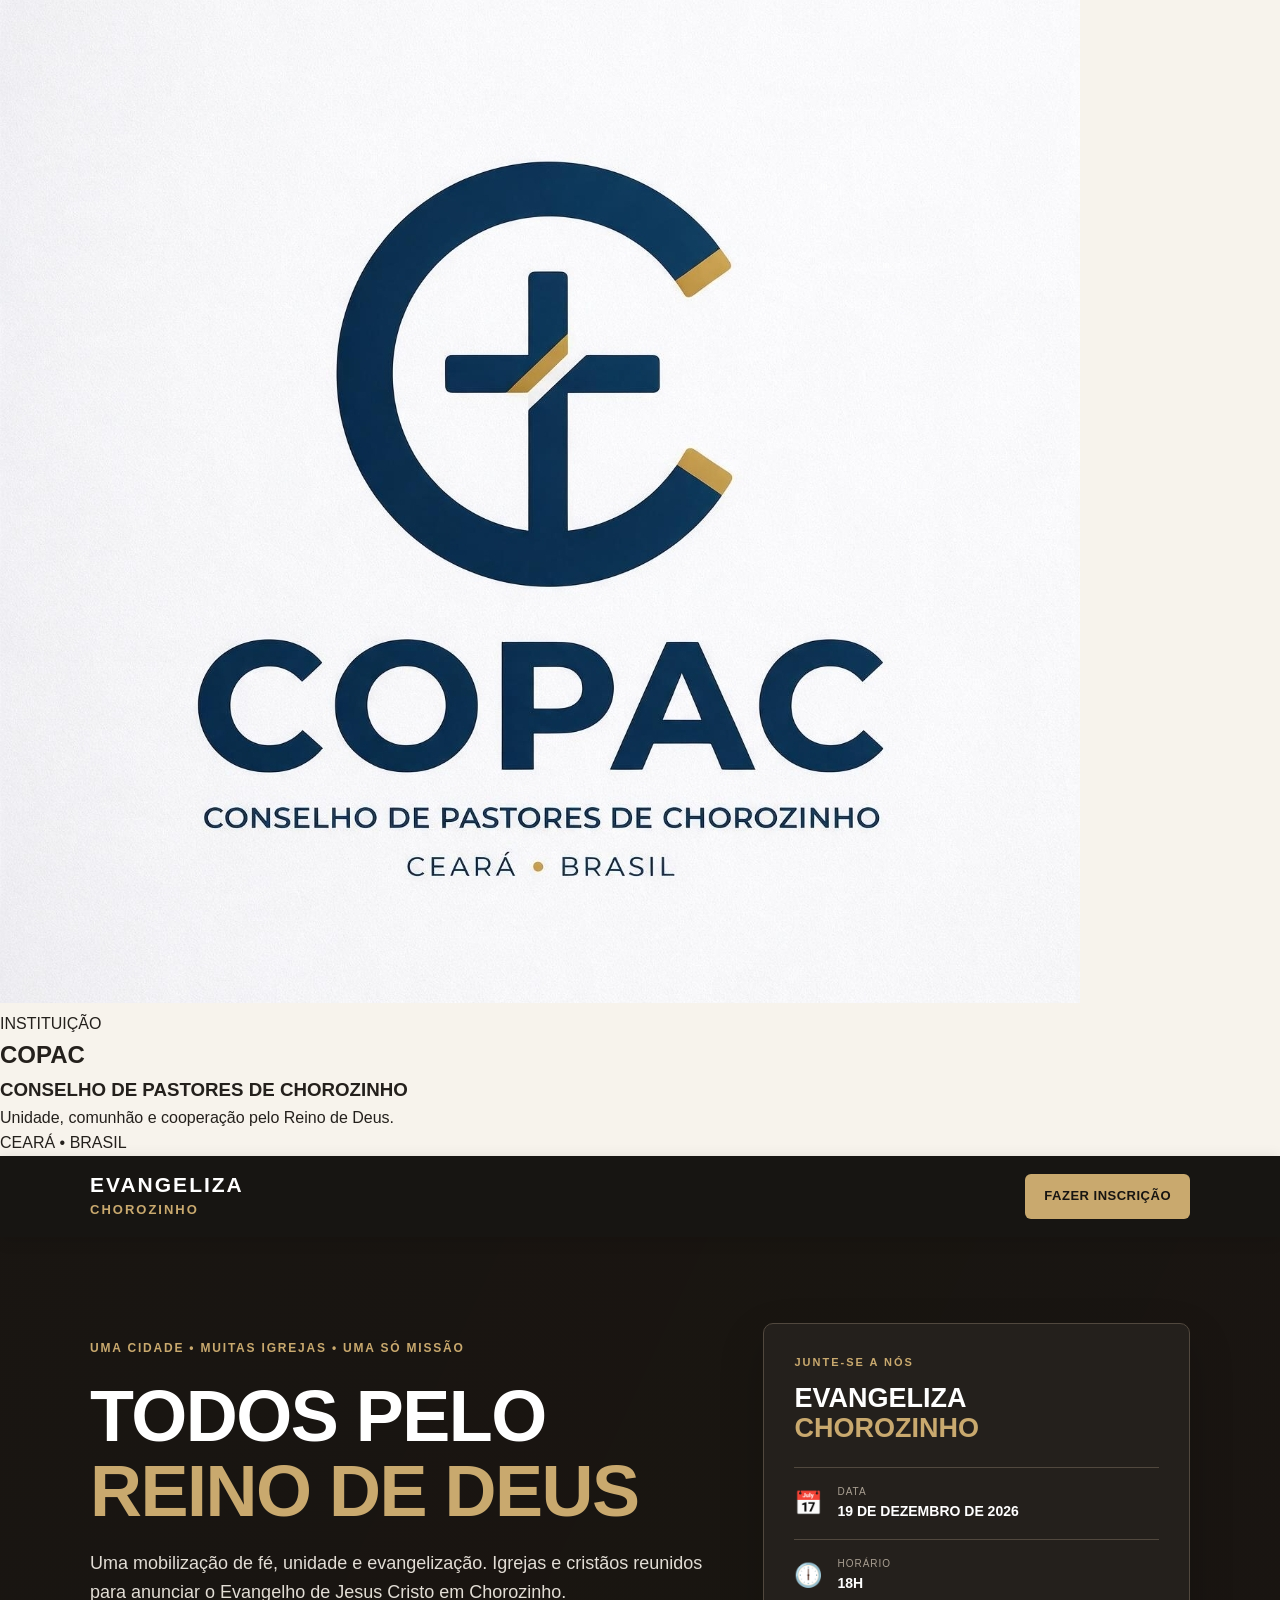
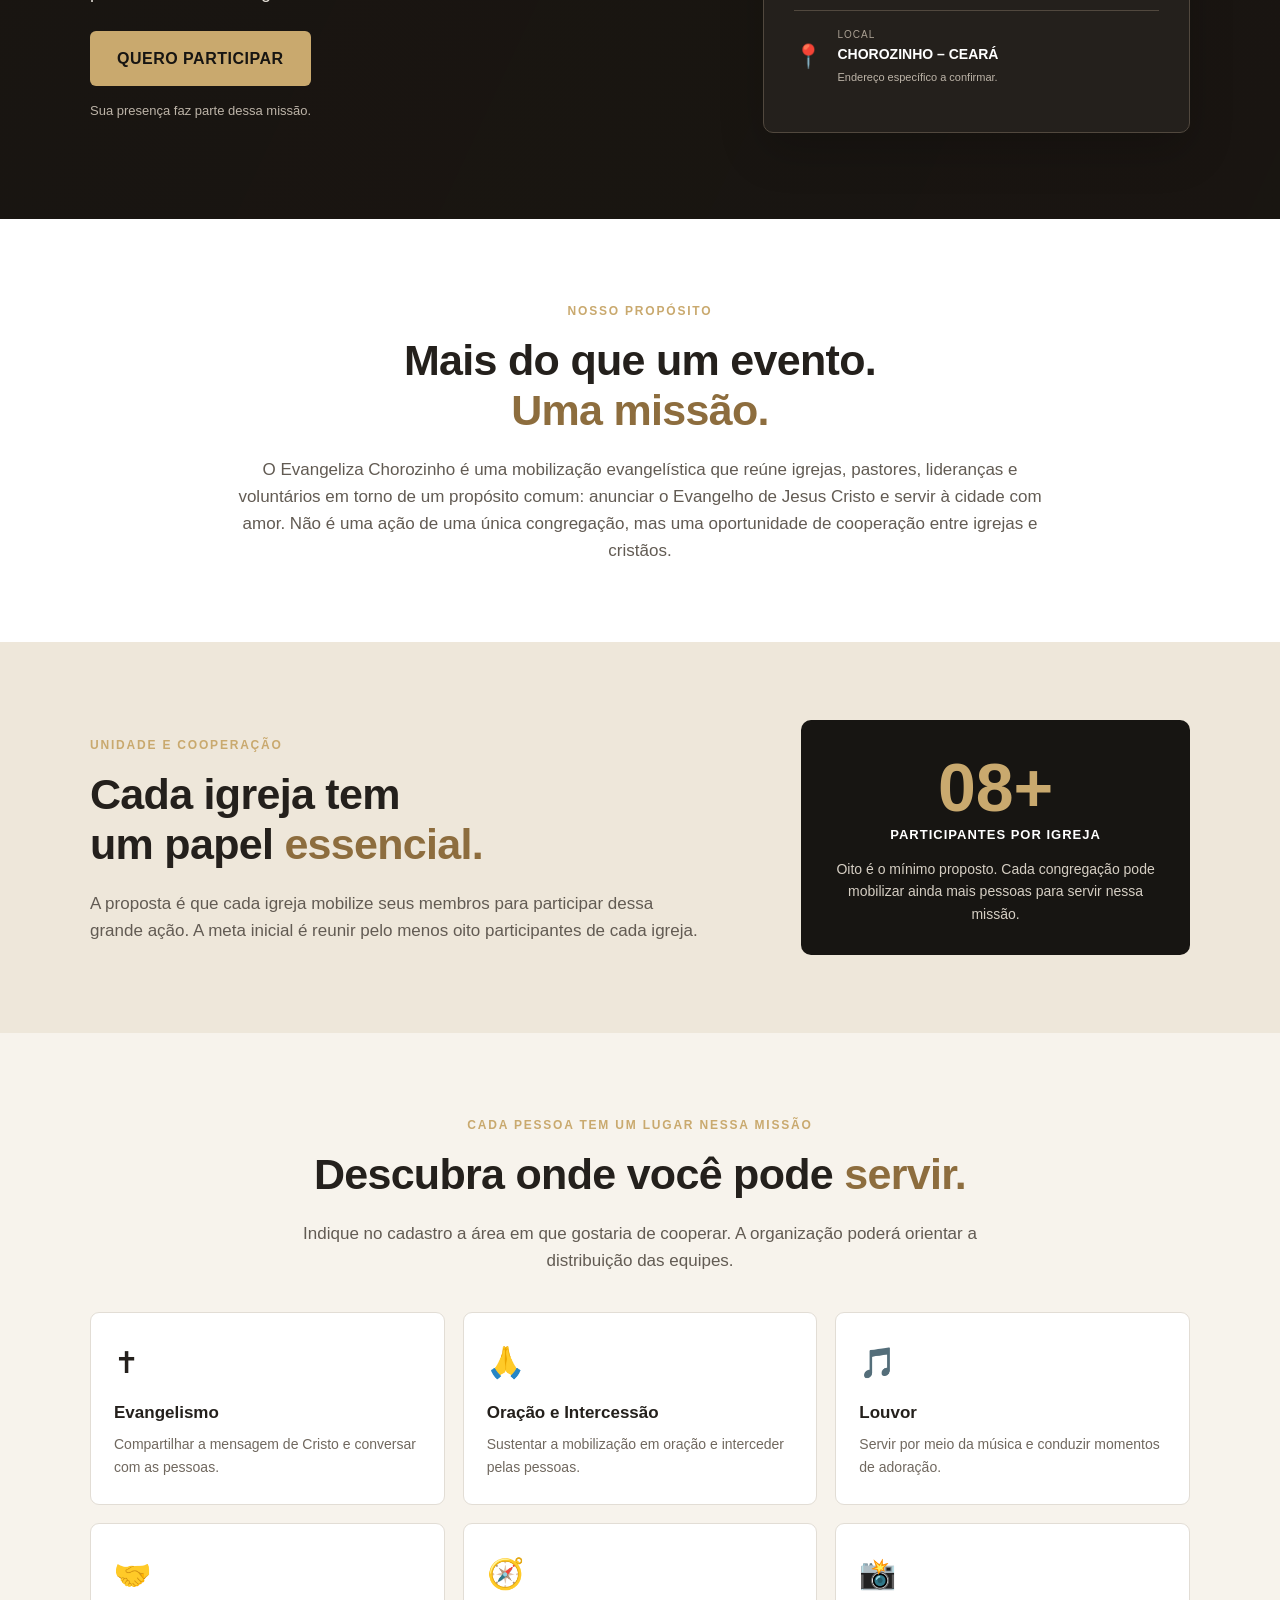
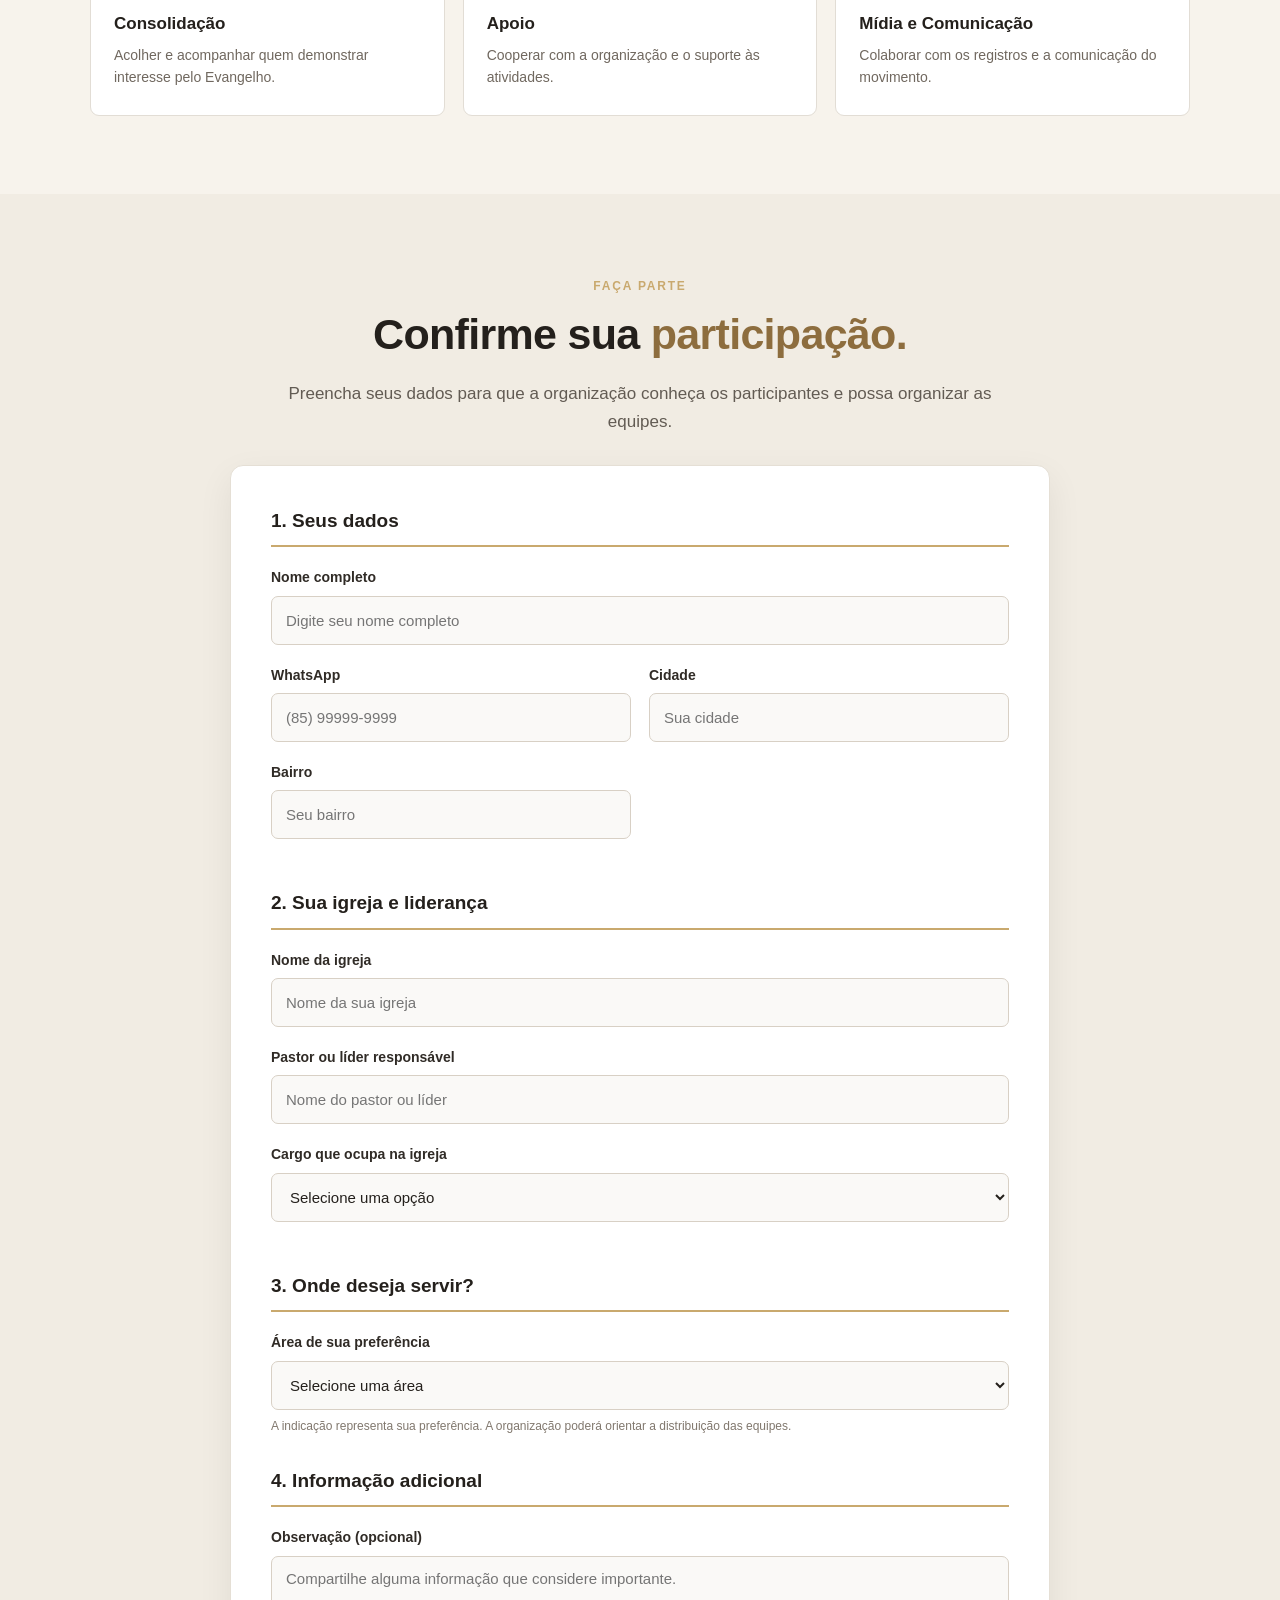
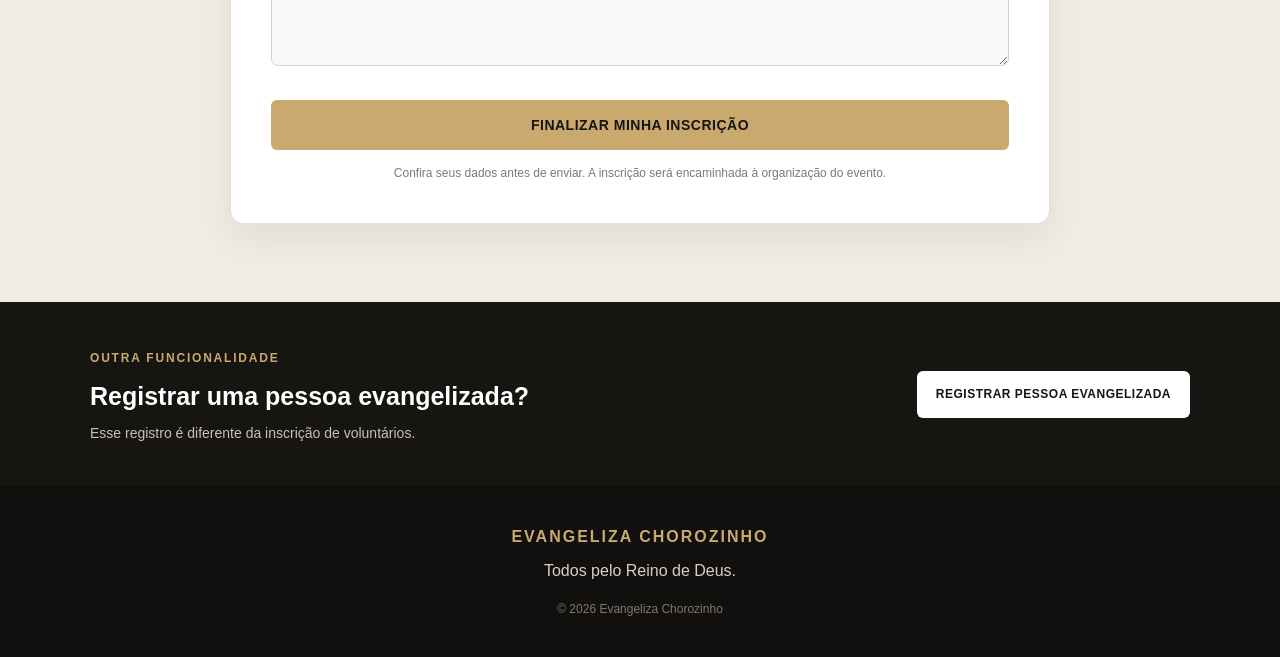
==== commit cf4573c1: "Update index.html" ====
--- a/index.html
+++ b/index.html
@@ -9,6 +9,42 @@
 <link rel="stylesheet" href="./css/style.css">
 </head>
 <body>
+
+<!-- CABEÇALHO INSTITUCIONAL COPAC -->
+<section class="copac-header">
+    <div class="copac-container">
+
+        <div class="copac-brand">
+
+            <img
+                src="logocopac.jpeg"
+                alt="Logo do COPAC"
+                class="copac-logo"
+            >
+
+            <div class="copac-info">
+                <span class="copac-label">INSTITUIÇÃO</span>
+
+                <h2>COPAC</h2>
+
+                <h3>CONSELHO DE PASTORES DE CHOROZINHO</h3>
+
+                <p>
+                    Unidade, comunhão e cooperação pelo Reino de Deus.
+                </p>
+            </div>
+
+        </div>
+
+        <div class="copac-seal">
+            <span>CEARÁ</span>
+            <span class="copac-dot">•</span>
+            <span>BRASIL</span>
+        </div>
+
+    </div>
+</section>
+    
 <header class="header">
     <div class="container header-content">
         <a class="logo" href="#inicio">EVANGELIZA<br><span>CHOROZINHO</span></a>
--- a/css/style.css
+++ b/css/style.css
@@ -0,0 +1,94 @@
+*{margin:0;padding:0;box-sizing:border-box}
+:root{--dark:#171512;--dark2:#24201c;--gold:#c9a96e;--gold-dark:#8d6d3e;--paper:#f7f3ec;--ink:#24201c;--muted:#70685f;--line:#e2ddd5;--white:#fff}
+html{scroll-behavior:smooth;scroll-padding-top:90px}
+body{font-family:Arial,Helvetica,sans-serif;background:var(--paper);color:var(--ink);line-height:1.6}
+.container{width:min(1100px,90%);margin:0 auto}
+.narrow{max-width:820px}
+.header{background:var(--dark);color:#fff;padding:18px 0;position:sticky;top:0;z-index:20;box-shadow:0 3px 15px rgba(0,0,0,.12)}
+.header-content{display:flex;justify-content:space-between;align-items:center;gap:20px}
+.logo{font-size:21px;font-weight:800;line-height:1.05;letter-spacing:2px;color:#fff;text-decoration:none}
+.logo span{color:var(--gold);font-size:13px}
+.btn{display:inline-block;text-decoration:none;text-align:center;font-weight:800;letter-spacing:.5px;border-radius:6px;transition:transform .2s,opacity .2s,background .2s;cursor:pointer}
+.btn:hover{transform:translateY(-2px);opacity:.94}
+.btn-header{background:var(--gold);color:var(--dark);padding:12px 19px;font-size:13px}
+.btn-main{background:var(--gold);color:var(--dark);padding:15px 27px;margin-top:24px;border:0}
+.hero{background:linear-gradient(115deg,rgba(25,21,17,.97),rgba(25,21,17,.88)),#191511;color:#fff;padding:86px 0}
+.hero-content{display:grid;grid-template-columns:1.45fr 1fr;gap:55px;align-items:center}
+.tag,.section-label{color:var(--gold);font-size:12px;font-weight:800;letter-spacing:1.8px}
+.hero h1{font-size:clamp(42px,6vw,72px);line-height:1.04;letter-spacing:-1.5px;margin:20px 0}
+.hero h1 strong{color:var(--gold)}
+.hero-text>p{max-width:620px;font-size:18px;color:#e2ddd5}
+.hero-text .hero-caption{font-size:13px;color:#bdb4a8;margin-top:15px}
+.event-card{background:#24201c;border:1px solid #51483e;padding:30px;border-radius:10px;box-shadow:0 18px 45px rgba(0,0,0,.18)}
+.event-kicker{font-size:11px;letter-spacing:2px;color:var(--gold);font-weight:bold;margin-bottom:13px}
+.event-title{font-size:27px;font-weight:bold;line-height:1.1;margin-bottom:24px}
+.event-title strong{color:var(--gold)}
+.event-info{display:flex;align-items:center;gap:14px;border-top:1px solid #51483e;padding:16px 0}
+.event-info>span{font-size:23px}
+.event-info small{display:block;color:#a99f92;font-size:10px;letter-spacing:1px}
+.event-info strong{display:block;font-size:14px}
+.event-info em{display:block;color:#bdb4a8;font-size:11px;font-style:normal;margin-top:3px}
+.section-pad{padding:78px 0}
+.about{background:#fff;text-align:center}
+.about h2,.participate h2,.mobilizacao h2,.prep-box h2,.registration h2{font-size:clamp(31px,4vw,43px);line-height:1.16;letter-spacing:-.7px;margin:13px 0 20px}
+.about h2 strong,.participate h2 strong,.mobilizacao h2 strong,.prep-box h2 strong,.registration h2 strong{color:var(--gold-dark)}
+.about p,.mobilizacao p,.section-intro,.registration-heading p{font-size:17px;color:#625b53}
+.mobilizacao{background:#eee7da}
+.mobilizacao-grid{display:grid;grid-template-columns:1.35fr .8fr;gap:55px;align-items:center}
+.mobilizacao-grid>div:first-child p{max-width:620px}
+.meta-card{background:var(--dark);color:#fff;border-radius:10px;padding:30px;text-align:center}
+.meta-number{display:block;color:var(--gold);font-size:68px;font-weight:900;line-height:1.1}
+.meta-card>strong{display:block;font-size:13px;letter-spacing:1px}
+.meta-card p{color:#d5cec3;font-size:14px;margin-top:12px}
+.participate{text-align:center}
+.section-intro{max-width:700px;margin:0 auto}
+.areas{display:grid;grid-template-columns:repeat(3,1fr);gap:18px;margin-top:38px;text-align:left}
+.area{background:#fff;padding:26px 23px;border-radius:9px;border:1px solid var(--line);transition:transform .2s,box-shadow .2s}
+.area:hover{transform:translateY(-3px);box-shadow:0 10px 25px rgba(0,0,0,.06)}
+.area-icon{font-size:30px;margin-bottom:12px}
+.area h3{font-size:17px;margin-bottom:7px}
+.area p{color:var(--muted);font-size:14px}
+.preparacao{background:#fff}
+.prep-box{display:grid;grid-template-columns:1.2fr .8fr;gap:40px;align-items:center;background:#f4efe6;border:1px solid #e6dccb;border-radius:12px;padding:35px}
+.prep-box h2{font-size:32px}
+.prep-box p{color:#625b53}
+.prep-details{border-left:3px solid var(--gold);padding:8px 0 8px 22px;display:flex;flex-direction:column;gap:5px}
+.prep-details strong{font-size:16px}
+.prep-details span{font-size:14px;font-weight:bold}
+.prep-details small{color:var(--muted)}
+.registration{background:#f1ece3}
+.registration-heading{text-align:center;max-width:720px;margin:0 auto 30px}
+.formulario{max-width:820px;margin:0 auto;background:#fff;padding:40px;border-radius:13px;border:1px solid #e5dfd5;box-shadow:0 12px 35px rgba(0,0,0,.07);text-align:left}
+.form-titulo{font-size:19px;color:var(--ink);margin:30px 0 19px;padding-bottom:9px;border-bottom:2px solid var(--gold)}
+.form-titulo:first-child{margin-top:0}
+.form-grid{display:grid;grid-template-columns:1fr 1fr;gap:0 18px}
+.campo{margin-bottom:19px}
+.campo-full{grid-column:1/-1}
+.campo label{display:block;margin-bottom:7px;font-size:14px;font-weight:700;color:#302b26}
+.campo input,.campo select,.campo textarea{width:100%;padding:13px 14px;border:1px solid #d8d0c5;border-radius:7px;background:#faf9f7;color:var(--ink);font:15px Arial,sans-serif;outline:none;transition:border-color .2s,box-shadow .2s}
+.campo input,.campo select{height:49px}
+.campo textarea{min-height:110px;resize:vertical}
+.campo input:focus,.campo select:focus,.campo textarea:focus{border-color:var(--gold);background:#fff;box-shadow:0 0 0 3px rgba(201,169,110,.16)}
+.field-hint{display:block;color:#81786e;font-size:12px;margin-top:7px}
+.btn-submit{width:100%;font-size:14px;padding:17px 20px;margin-top:8px}
+.btn-submit:disabled{opacity:.65;cursor:wait;transform:none}
+.form-privacy{text-align:center;color:#81786e;font-size:12px;margin-top:14px}
+.evangelizados-cta{background:var(--dark);color:#fff;padding:42px 0}
+.evangelizados-content{display:flex;justify-content:space-between;align-items:center;gap:25px}
+.evangelizados-content h2{font-size:25px;margin:6px 0}
+.evangelizados-content p{color:#c9c1b6;font-size:14px}
+.btn-light{background:#fff;color:var(--dark);padding:14px 19px;font-size:12px}
+footer{background:#11100e;color:#d8d0c5;text-align:center;padding:38px 0}
+.footer-logo{color:var(--gold);font-weight:bold;letter-spacing:2px;margin-bottom:8px}
+.copyright{margin-top:16px;font-size:12px;color:#81786e}
+/* Compatibilidade com as páginas existentes */
+.confirmacao{max-width:650px;margin:45px auto 0;background:#fff;padding:45px;border-radius:14px;border:1px solid #e5dfd5;box-shadow:0 12px 35px rgba(0,0,0,.08)}
+.confirmacao-icone{width:70px;height:70px;margin:0 auto 25px;border-radius:50%;background:var(--gold);color:var(--dark);display:flex;align-items:center;justify-content:center;font-size:38px;font-weight:bold}
+.confirmacao h2{font-size:28px;margin-bottom:15px}
+.confirmacao p{max-width:500px;margin:0 auto;color:#625b53}
+.confirmacao .btn{margin-top:30px}
+.about h1{font-size:clamp(36px,5vw,52px);line-height:1.1;margin:15px 0 20px}
+.about h1 strong{color:var(--gold-dark)}
+@media(max-width:800px){.hero-content,.mobilizacao-grid,.prep-box{grid-template-columns:1fr}.areas{grid-template-columns:repeat(2,1fr)}.header-content{gap:12px}.event-card{max-width:560px}.prep-box{gap:25px}}
+@media(max-width:600px){.container{width:min(100% - 32px,1100px)}.header{padding:14px 0}.logo{font-size:17px}.logo span{font-size:11px}.btn-header{padding:10px 12px;font-size:11px}.hero{padding:60px 0}.hero h1{font-size:42px}.hero-text>p{font-size:16px}.section-pad{padding:58px 0}.areas{grid-template-columns:1fr}.formulario{padding:27px 19px}.form-grid{grid-template-columns:1fr}.campo-full{grid-column:auto}.prep-box{padding:25px 20px}.evangelizados-content{align-items:flex-start;flex-direction:column}.about h2,.participate h2,.mobilizacao h2,.registration h2{font-size:32px}.confirmacao{padding:30px 20px}.confirmacao h2{font-size:24px}}
+@media(prefers-reduced-motion:reduce){html{scroll-behavior:auto}*{transition:none!important}}
